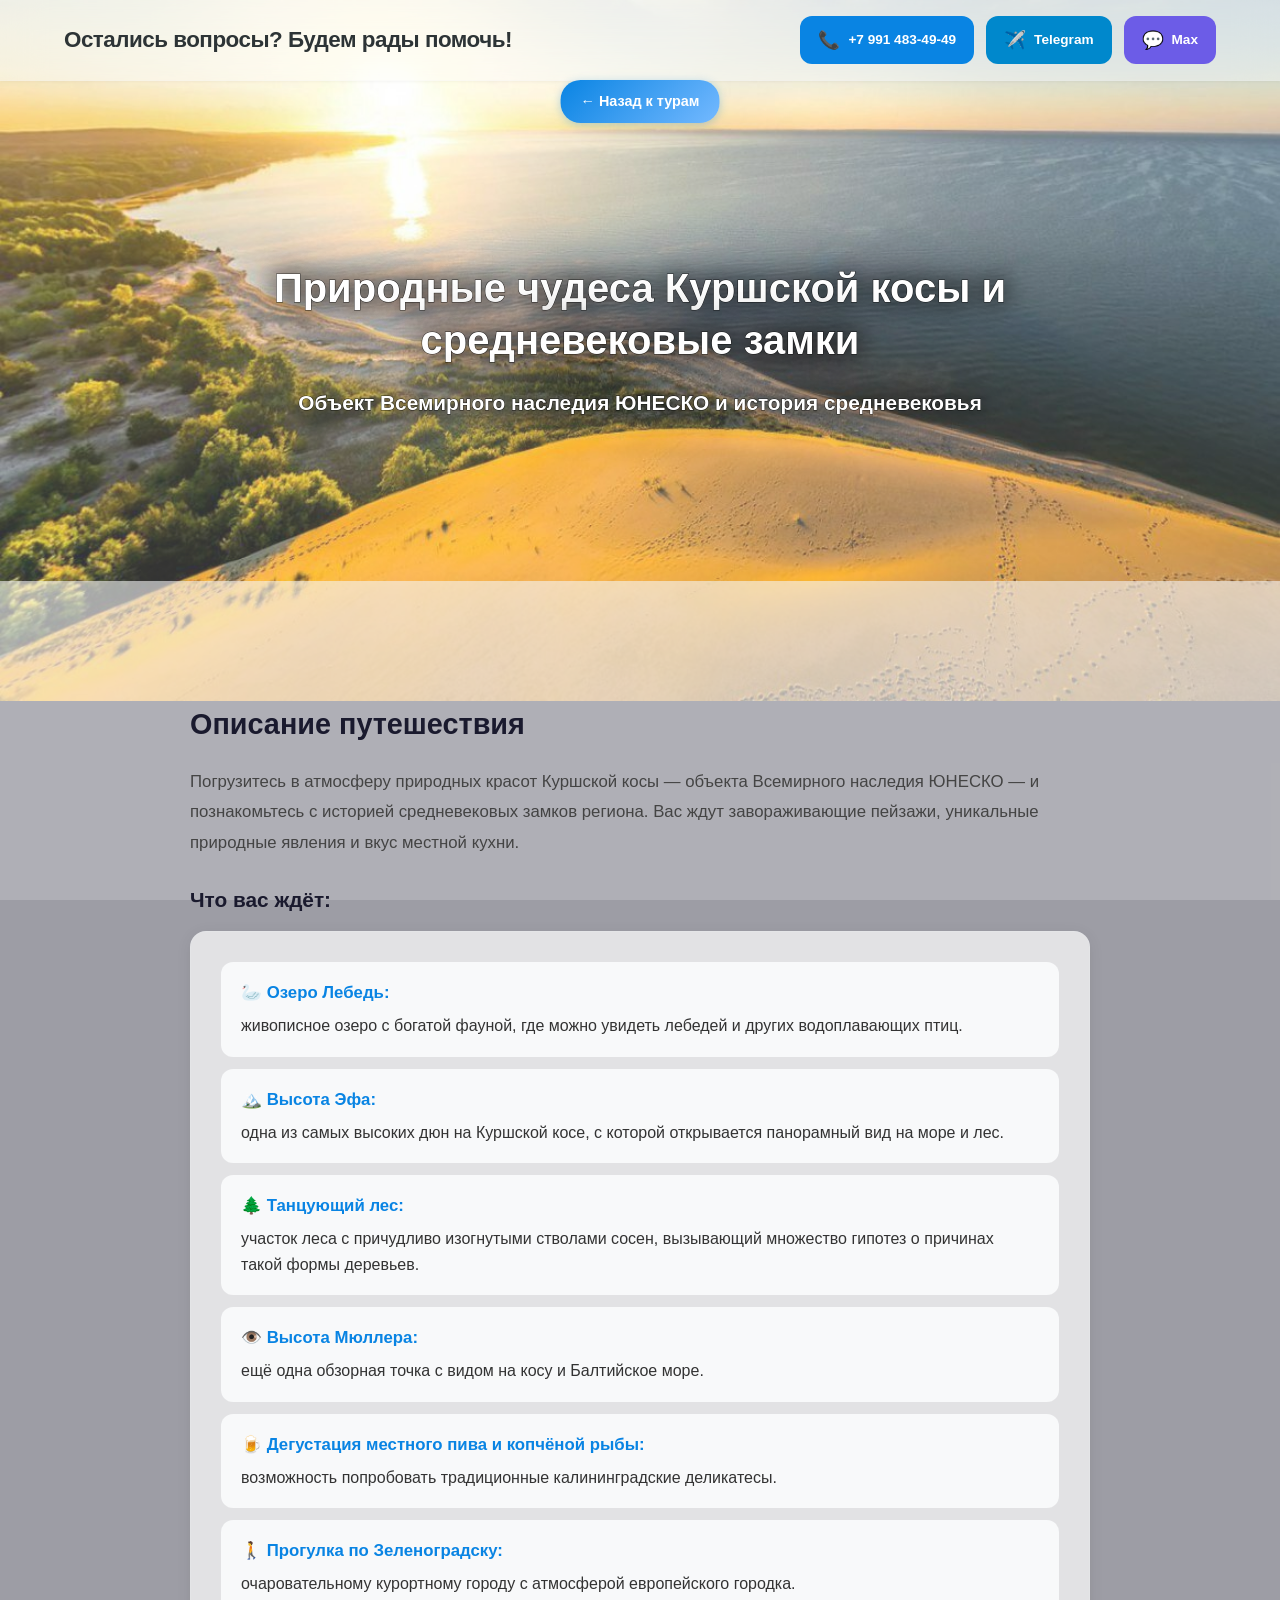
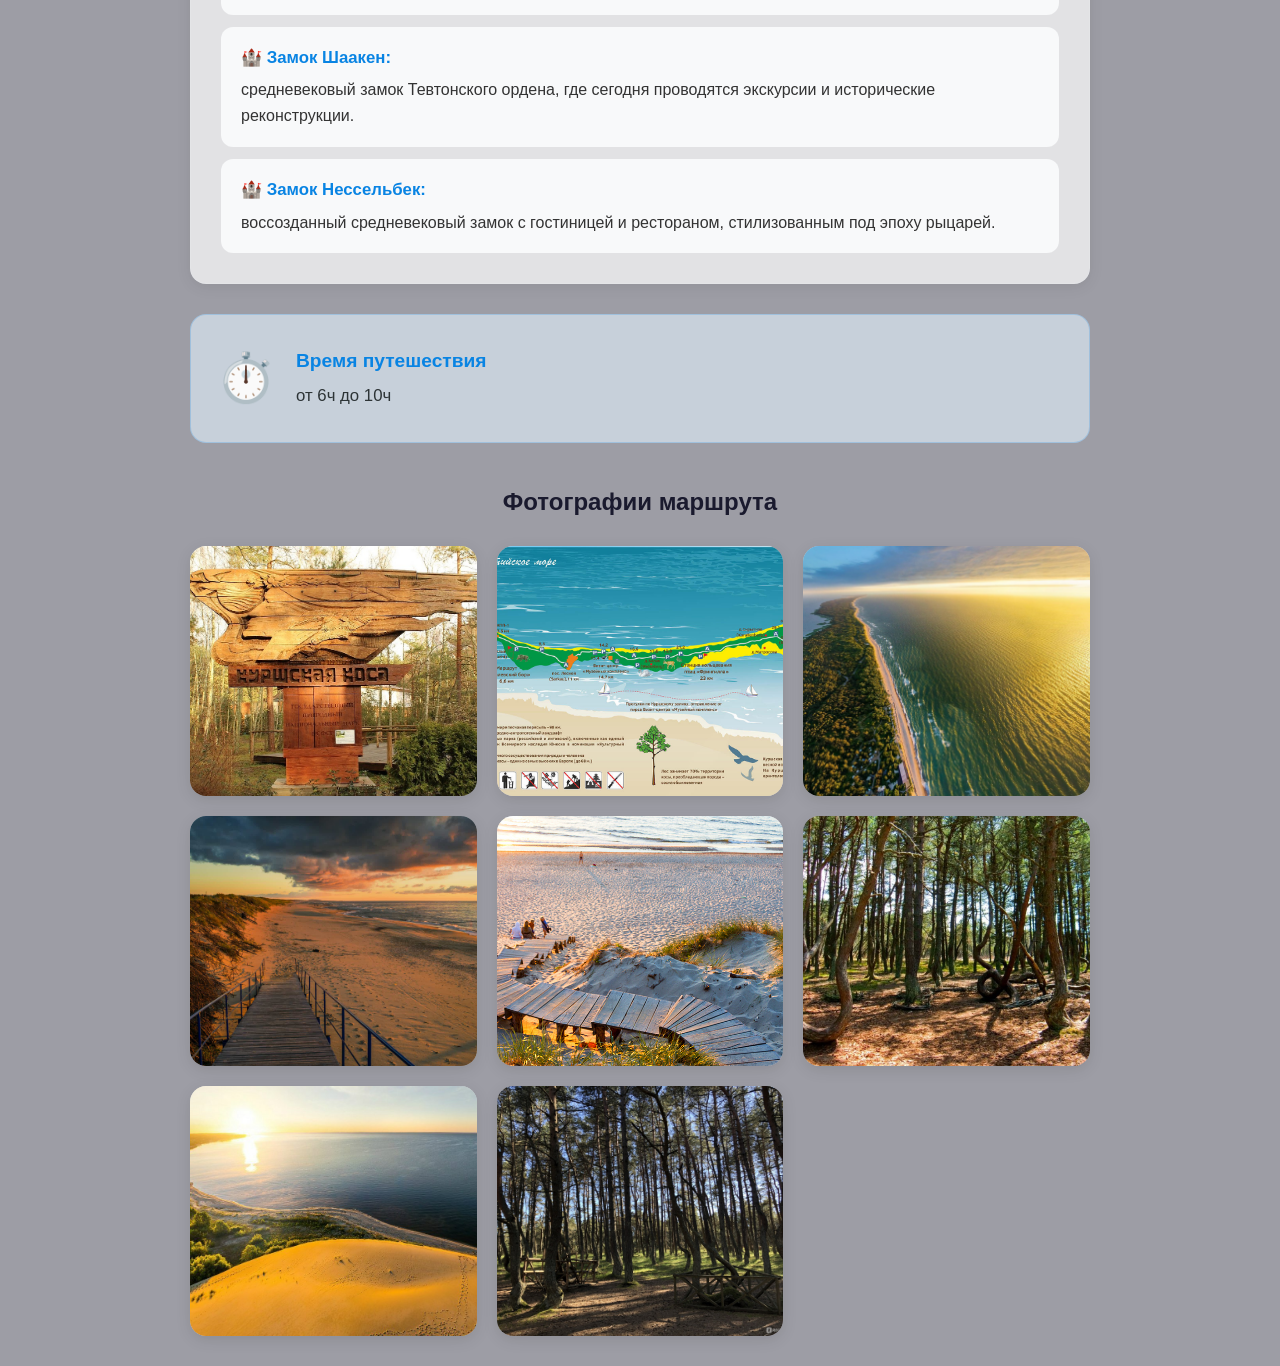
==== tour1.html @ 16f81b43 "Add files via upload" ====
<!DOCTYPE html>
<html lang="ru">
<head>
    <meta charset="UTF-8">
    <meta name="viewport" content="width=device-width, initial-scale=1.0, maximum-scale=1.0, user-scalable=no">
    <meta name="description" content="Природные чудеса Куршской косы и средневековые замки — путешествие по объекту Всемирного наследия ЮНЕСКО и замкам Тевтонского ордена">
    <meta name="apple-mobile-web-app-capable" content="yes">
    <meta name="apple-mobile-web-app-status-bar-style" content="black-translucent">
    <meta name="format-detection" content="telephone=no">
    <meta name="theme-color" content="#0984e3">
    <title>Природные чудеса Куршской косы и средневековые замки | Прогулки по Калининграду</title>
    <link rel="stylesheet" href="styles.css">
    <link rel="stylesheet" href="tour-page.css">
    <style>
        body {
            background: #1a1a2e;
            background-image: url('images/7.jpeg');
            background-repeat: no-repeat;
            background-position: center top;
            background-size: 100% auto;
            background-attachment: scroll;
            -webkit-background-size: 100% auto;
            -webkit-background-attachment: scroll;
            min-height: 100vh;
        }
        .tour-hero {
            background: transparent;
            min-height: 500px;
            padding-top: 20px;
        }
        .tour-hero-overlay { display: none; }
        .tour-hero-content {
            background: transparent;
            padding: 40px 20px;
        }
        .tour-hero-content h1,
        .tour-hero-content p {
            text-shadow: 0 0 25px rgba(0,0,0,1), 0 0 50px rgba(0,0,0,0.9);
            -webkit-text-stroke: 1px rgba(0,0,0,0.7);
            paint-order: stroke fill;
        }
    </style>
</head>
<body>
    <!-- Шапка с контактами -->
    <header class="header">
        <div class="container header-content">
            <div class="logo">
                <h1>Остались вопросы? Будем рады помочь!</h1>
            </div>
            <div class="contacts">
                <a href="tel:+79914834949" class="contact-link phone">
                    <span class="icon">📞</span>
                    <span>+7 991 483-49-49</span>
                </a>
                <a href="https://t.me/TravelKoenig" class="contact-link telegram" target="_blank" rel="noopener">
                    <span class="icon">✈️</span>
                    <span>Telegram</span>
                </a>
                <a href="https://max.ru/u/f9LHodD0cOI0Q3riG5p1h0fvbXR7h8BfbMCIhZy8dtgltUKm7D0QrIpbKLQ" class="contact-link max" target="_blank" rel="noopener">
                    <span class="icon">💬</span>
                    <span>Max</span>
                </a>
            </div>
        </div>
    </header>

    <!-- Кнопка назад -->
    <a href="index.html" class="btn-back">← Назад к турам</a>

    <!-- Заголовок тура -->
    <section class="tour-hero">
        <div class="tour-hero-content">
            <h1>Природные чудеса Куршской косы и средневековые замки</h1>
            <p>Объект Всемирного наследия ЮНЕСКО и история средневековья</p>
        </div>
    </section>

    <!-- Основной контент -->
    <section class="tour-details">
        <div class="container">
            <div class="tour-info-grid">
                <div class="tour-description">
                    <h2>Описание путешествия</h2>
                    <p>Погрузитесь в атмосферу природных красот Куршской косы — объекта Всемирного наследия ЮНЕСКО — и познакомьтесь с историей средневековых замков региона. Вас ждут завораживающие пейзажи, уникальные природные явления и вкус местной кухни.</p>

                    <h3>Что вас ждёт:</h3>
                    <ul class="highlights">
                        <li><strong>🦢 Озеро Лебедь:</strong> живописное озеро с богатой фауной, где можно увидеть лебедей и других водоплавающих птиц.</li>
                        <li><strong>🏔️ Высота Эфа:</strong> одна из самых высоких дюн на Куршской косе, с которой открывается панорамный вид на море и лес.</li>
                        <li><strong>🌲 Танцующий лес:</strong> участок леса с причудливо изогнутыми стволами сосен, вызывающий множество гипотез о причинах такой формы деревьев.</li>
                        <li><strong>👁️ Высота Мюллера:</strong> ещё одна обзорная точка с видом на косу и Балтийское море.</li>
                        <li><strong>🍺 Дегустация местного пива и копчёной рыбы:</strong> возможность попробовать традиционные калининградские деликатесы.</li>
                        <li><strong>🚶 Прогулка по Зеленоградску:</strong> очаровательному курортному городу с атмосферой европейского городка.</li>
                        <li><strong>🏰 Замок Шаакен:</strong> средневековый замок Тевтонского ордена, где сегодня проводятся экскурсии и исторические реконструкции.</li>
                        <li><strong>🏰 Замок Нессельбек:</strong> воссозданный средневековый замок с гостиницей и рестораном, стилизованным под эпоху рыцарей.</li>
                    </ul>

                    <div class="tour-info-block">
                        <div class="info-item">
                            <span class="info-icon">⏱️</span>
                            <div class="info-content">
                                <h4>Время путешествия</h4>
                                <p>от 6ч до 10ч</p>
                            </div>
                        </div>
                    </div>

                    <div class="tour-gallery">
                        <h3>Фотографии маршрута</h3>
                        <div class="gallery-grid">
                            <div class="gallery-item"><img src="images/1.jpg" alt="Куршская коса 1" loading="lazy" onclick="openModal(0)"></div>
                            <div class="gallery-item"><img src="images/2.jpg" alt="Куршская коса 2" loading="lazy" onclick="openModal(1)"></div>
                            <div class="gallery-item"><img src="images/3.jpg" alt="Куршская коса 3" loading="lazy" onclick="openModal(2)"></div>
                            <div class="gallery-item"><img src="images/4.jpeg" alt="Куршская коса 4" loading="lazy" onclick="openModal(3)"></div>
                            <div class="gallery-item"><img src="images/5.jpg" alt="Куршская коса 5" loading="lazy" onclick="openModal(4)"></div>
                            <div class="gallery-item"><img src="images/6.jpg" alt="Куршская коса 6" loading="lazy" onclick="openModal(5)"></div>
                            <div class="gallery-item"><img src="images/7.jpeg" alt="Куршская коса 7" loading="lazy" onclick="openModal(6)"></div>
                            <div class="gallery-item"><img src="images/8.jpeg" alt="Куршская коса 8" loading="lazy" onclick="openModal(7)"></div>
                        </div>
                    </div>

                    <!-- Модальное окно -->
                    <div id="imageModal" class="modal" onclick="closeModal()">
                        <span class="modal-close" onclick="closeModal(); event.stopPropagation();">&times;</span>
                        <button class="modal-prev" onclick="changeImage(-1); event.stopPropagation();">&#10094;</button>
                        <img class="modal-content" id="modalImage" onclick="event.stopPropagation();">
                        <button class="modal-next" onclick="changeImage(1); event.stopPropagation();">&#10095;</button>
                    </div>
                </div>
            </div>
        </div>
    </section>

    <script>
        const images = ['images/1.jpg', 'images/2.jpg', 'images/3.jpg', 'images/4.jpeg', 'images/5.jpg', 'images/6.jpg', 'images/7.jpeg', 'images/8.jpeg'];
        let currentIndex = 0;

        function openModal(index) {
            currentIndex = index;
            document.getElementById('modalImage').src = images[currentIndex];
            document.getElementById('imageModal').style.display = 'flex';
            document.body.style.overflow = 'hidden';
        }

        function closeModal() {
            document.getElementById('imageModal').style.display = 'none';
            document.body.style.overflow = 'auto';
        }

        function changeImage(direction) {
            currentIndex += direction;
            if (currentIndex < 0) currentIndex = images.length - 1;
            if (currentIndex >= images.length) currentIndex = 0;
            document.getElementById('modalImage').src = images[currentIndex];
        }

        document.addEventListener('keydown', function(e) {
            if (e.key === 'Escape') closeModal();
            if (e.key === 'ArrowLeft') changeImage(-1);
            if (e.key === 'ArrowRight') changeImage(1);
        });
    </script>
</body>
</html>
---- styles.css ----
/* Современные стили для сайта */
* {
    margin: 0;
    padding: 0;
    box-sizing: border-box;
    -webkit-box-sizing: border-box;
}

body {
    font-family: -apple-system, BlinkMacSystemFont, 'Segoe UI', Roboto, 'Helvetica Neue', Arial, sans-serif;
    line-height: 1.6;
    color: #2d3436;
    background: url('images/7jhm8zhfecop343gte4a6ejj5nwlr622.jpg') no-repeat center center/cover;
    background-attachment: fixed;
    -webkit-background-attachment: fixed;
    overflow-x: hidden;
    min-height: 100vh;
    -webkit-font-smoothing: antialiased;
    -moz-osx-font-smoothing: grayscale;
}

body::before {
    content: '';
    position: fixed;
    top: 0;
    left: 0;
    right: 0;
    bottom: 0;
    background: rgba(255, 255, 255, 0.2);
    z-index: -1;
}

.container {
    max-width: 1200px;
    margin: 0 auto;
    padding: 0 24px;
}

a {
    text-decoration: none;
    color: inherit;
    transition: all 0.3s cubic-bezier(0.4, 0, 0.2, 1);
}

/* Шапка */
.header {
    background: rgba(255, 255, 255, 0.4);
    -webkit-backdrop-filter: blur(20px);
    backdrop-filter: blur(20px);
    border-bottom: 1px solid rgba(232, 236, 239, 0.15);
    padding: 16px 0;
    position: sticky;
    position: -webkit-sticky;
    top: 0;
    z-index: 1000;
    box-shadow: 0 1px 3px rgba(0, 0, 0, 0.04);
    -webkit-box-shadow: 0 1px 3px rgba(0, 0, 0, 0.04);
}

.header-content {
    display: flex;
    justify-content: space-between;
    align-items: center;
    flex-wrap: wrap;
    gap: 20px;
}

.logo h1 {
    font-size: 1.4rem;
    font-weight: 700;
    color: #2d3436;
    letter-spacing: -0.5px;
}

.logo h1 a {
    color: inherit;
    transition: opacity 0.3s ease;
}

.logo h1 a:hover {
    opacity: 0.8;
}

.contacts {
    display: flex;
    gap: 12px;
    flex-wrap: wrap;
}

.contact-link {
    display: flex;
    align-items: center;
    gap: 8px;
    padding: 10px 18px;
    border-radius: 12px;
    transition: all 0.2s ease;
    font-size: 0.85rem;
    font-weight: 600;
    white-space: nowrap;
}

.contact-link .icon {
    font-size: 1.1rem;
}

.contact-link.phone {
    background: #0984e3;
    color: #fff;
}

.contact-link.phone:hover {
    background: #0870c0;
    transform: translateY(-1px);
}

.contact-link.telegram {
    background: #0088cc;
    color: #fff;
}

.contact-link.telegram:hover {
    background: #0077b5;
    transform: translateY(-1px);
}

.contact-link.max {
    background: #6c5ce7;
    color: #fff;
}

.contact-link.max:hover {
    background: #5b4cdb;
    transform: translateY(-1px);
}

/* Главный баннер */
.hero {
    position: relative;
    min-height: 650px;
    display: flex;
    display: -webkit-flex;
    align-items: center;
    -webkit-align-items: center;
    justify-content: center;
    -webkit-justify-content: center;
    text-align: center;
}

.hero::before {
    content: '';
    position: absolute;
    top: 0;
    left: 0;
    right: 0;
    bottom: 0;
    background: linear-gradient(135deg, rgba(20, 30, 48, 0.7) 0%, rgba(36, 59, 85, 0.6) 100%);
}

.hero-overlay {
    display: none;
}

.hero-content {
    position: relative;
    z-index: 1;
    color: #fff;
    padding: 40px 20px;
    max-width: 850px;
}

.hero-content h2 {
    font-size: 3rem;
    font-weight: 700;
    color: #fff;
    margin-bottom: 12px;
    line-height: 1.2;
    text-shadow: 0 2px 10px rgba(0, 0, 0, 0.5);
    -webkit-text-shadow: 0 2px 10px rgba(0, 0, 0, 0.5);
    font-family: -apple-system, BlinkMacSystemFont, 'Segoe UI', Roboto, 'Helvetica Neue', Arial, sans-serif;
    letter-spacing: 0;
}

.hero-subtitle {
    font-size: 1.4rem;
    color: #74b9ff;
    margin-bottom: 30px;
    font-weight: 500;
}

.hero-description {
    background: rgba(255, 255, 255, 0.1);
    backdrop-filter: blur(10px);
    padding: 28px;
    border-radius: 16px;
    border: 1px solid rgba(255, 255, 255, 0.15);
}

.hero-description p {
    font-size: 1.08rem;
    color: #f1f2f6;
    line-height: 1.75;
    margin-bottom: 14px;
}

.hero-description p:last-child {
    margin-bottom: 0;
}

.hero-transfer {
    margin-top: 20px;
    padding-top: 20px;
    border-top: 1px solid rgba(255, 255, 255, 0.3);
    font-size: 1rem;
    color: #74b9ff;
    line-height: 1.6;
}

.hero-transfer strong {
    color: #fff;
    font-weight: 600;
}

/* Секция с турами */
.tours {
    padding: 100px 0;
    background: rgba(248, 249, 250, 0.3);
    backdrop-filter: blur(5px);
}

.section-title {
    text-align: center;
    font-size: 2.5rem;
    font-weight: 800;
    color: #2d3436;
    margin-bottom: 60px;
    letter-spacing: -1px;
}

.section-title::after {
    content: '';
    display: block;
    width: 60px;
    height: 4px;
    background: linear-gradient(90deg, #0984e3, #74b9ff);
    margin: 20px auto 0;
    border-radius: 2px;
}

.tours-grid {
    display: grid;
    grid-template-columns: repeat(auto-fill, minmax(350px, 1fr));
    gap: 32px;
}

.tour-card {
    background: rgba(255, 255, 255, 0.85);
    -webkit-backdrop-filter: blur(15px);
    backdrop-filter: blur(15px);
    border-radius: 20px;
    -webkit-border-radius: 20px;
    overflow: hidden;
    box-shadow: 0 4px 20px rgba(0, 0, 0, 0.08);
    -webkit-box-shadow: 0 4px 20px rgba(0, 0, 0, 0.08);
    transition: all 0.35s cubic-bezier(0.4, 0, 0.2, 1);
    -webkit-transition: all 0.35s cubic-bezier(0.4, 0, 0.2, 1);
    border: 1px solid rgba(232, 236, 239, 0.4);
}

.tour-card:hover {
    transform: translateY(-8px);
    box-shadow: 0 20px 50px rgba(0, 0, 0, 0.12);
}

.tour-link {
    display: block;
    text-decoration: none;
    color: inherit;
}

.tour-image {
    height: 230px;
    overflow: hidden;
    background: -webkit-linear-gradient(135deg, #a8edea 0%, #fed6e3 100%);
    background: linear-gradient(135deg, #a8edea 0%, #fed6e3 100%);
}

.tour-image img {
    width: 100%;
    height: 100%;
    object-fit: cover;
    -webkit-object-fit: cover;
    transition: transform 0.5s ease;
    -webkit-transition: transform 0.5s ease;
}

.tour-card:hover .tour-image img {
    transform: scale(1.08);
}

.tour-image .placeholder {
    width: 100%;
    height: 100%;
    display: flex;
    align-items: center;
    justify-content: center;
    font-size: 5rem;
}

.tour-content {
    padding: 28px;
}

.tour-content h3 {
    font-size: 1.25rem;
    color: #1a1a2e;
    margin-bottom: 14px;
    line-height: 1.4;
    font-weight: 700;
}

.tour-content p {
    color: #4a5568;
    font-size: 0.98rem;
    line-height: 1.7;
    margin-bottom: 22px;
}

.btn {
    display: inline-block;
    background: linear-gradient(135deg, #0984e3 0%, #74b9ff 100%);
    color: #fff;
    padding: 13px 28px;
    border-radius: 12px;
    font-weight: 600;
    font-size: 0.95rem;
    transition: all 0.3s ease;
    box-shadow: 0 4px 15px rgba(9, 132, 227, 0.25);
}

.btn:hover {
    transform: translateY(-2px);
    box-shadow: 0 8px 25px rgba(9, 132, 227, 0.35);
}

/* Секция "О нас" */
.about {
    padding: 100px 0;
    background: rgba(255, 255, 255, 0.3);
    backdrop-filter: blur(5px);
}

.about-content {
    max-width: 850px;
    margin: 0 auto;
}

.about-subtitle {
    font-size: 1.9rem;
    color: #2d3436;
    margin-bottom: 45px;
    text-align: center;
    font-weight: 700;
    letter-spacing: -0.5px;
}

.about-subtitle::after {
    content: '';
    display: block;
    width: 50px;
    height: 3px;
    background: linear-gradient(90deg, #0984e3, #74b9ff);
    margin: 18px auto 0;
    border-radius: 2px;
}

.features-list {
    display: flex;
    flex-direction: column;
    gap: 20px;
    margin-bottom: 45px;
}

.feature-item {
    display: flex;
    gap: 22px;
    align-items: flex-start;
    padding: 26px;
    background: rgba(248, 249, 250, 0.35);
    backdrop-filter: blur(5px);
    border-radius: 16px;
    transition: all 0.3s ease;
    border: 1px solid rgba(232, 236, 239, 0.15);
}

.feature-item:hover {
    background: rgba(240, 244, 248, 0.45);
    transform: translateX(8px);
}

.feature-icon {
    font-size: 2.8rem;
    flex-shrink: 0;
}

.feature-text h4 {
    font-size: 1.1rem;
    color: #2d3436;
    margin-bottom: 10px;
    font-weight: 700;
}

.feature-text p {
    font-size: 0.95rem;
    color: #636e72;
    line-height: 1.65;
}

.about-cta {
    text-align: center;
    padding: 32px;
    background: linear-gradient(135deg, #667eea 0%, #764ba2 100%);
    border-radius: 20px;
    box-shadow: 0 15px 40px rgba(102, 126, 234, 0.25);
}

.about-cta-text {
    font-size: 1.08rem;
    color: #fff;
    margin-bottom: 14px;
    line-height: 1.85;
}

.about-cta-text strong {
    color: #fff;
    font-weight: 700;
}

/* Подвал */
.footer {
    background: rgba(45, 52, 54, 0.5);
    backdrop-filter: blur(10px);
    color: #b2bec3;
    padding: 50px 0 25px;
}

.footer-content {
    display: flex;
    justify-content: space-between;
    align-items: center;
    flex-wrap: wrap;
    gap: 30px;
    margin-bottom: 30px;
}

.footer-info h4 {
    font-size: 1.4rem;
    color: #fff;
    margin-bottom: 10px;
    font-weight: 700;
}

.footer-info p {
    color: #b2bec3;
    font-size: 0.93rem;
    line-height: 1.6;
}

.footer-contacts {
    display: flex;
    gap: 12px;
    flex-wrap: wrap;
}

.footer-bottom {
    text-align: center;
    padding-top: 25px;
    border-top: 1px solid rgba(255, 255, 255, 0.08);
    color: #888;
    font-size: 0.88rem;
}

/* Секция отзывов */
.reviews {
    padding: 100px 0;
    background: rgba(255, 255, 255, 0.4);
    backdrop-filter: blur(5px);
}

.reviews-images {
    display: flex;
    flex-direction: row;
    gap: 30px;
    align-items: center;
    justify-content: center;
    flex-wrap: wrap;
}

.reviews-images img {
    max-width: 100%;
    width: 100%;
    max-width: 350px;
    border-radius: 16px;
    box-shadow: 0 4px 20px rgba(0, 0, 0, 0.1);
    transition: all 0.35s cubic-bezier(0.4, 0, 0.2, 1);
    cursor: pointer;
}

.reviews-images img:hover {
    transform: scale(1.02);
    box-shadow: 0 15px 40px rgba(0, 0, 0, 0.15);
}

/* Адаптивность для планшетов */
@media (max-width: 992px) {
    .hero {
        min-height: 550px;
    }
    
    .hero-content h2 {
        font-size: 2.4rem;
    }
    
    .section-title {
        font-size: 2rem;
    }
    
    .tours-grid {
        grid-template-columns: repeat(auto-fill, minmax(300px, 1fr));
    }
}

/* Адаптивность для мобильных */
@media (max-width: 768px) {
    .header {
        padding: 14px 0;
    }
    
    .header-content {
        flex-direction: column;
        text-align: center;
        gap: 14px;
    }
    
    .logo h1 {
        font-size: 1.25rem;
    }
    
    .contacts {
        width: 100%;
        justify-content: center;
        gap: 8px;
    }
    
    .contact-link {
        padding: 9px 14px;
        font-size: 0.8rem;
    }
    
    .hero {
        min-height: auto;
        padding: 80px 0 60px;
        background-attachment: scroll;
    }

    .hero-content h2 {
        font-size: 2.2rem;
    }

    .hero-subtitle {
        font-size: 1.1rem;
    }
    
    .hero-description {
        padding: 22px;
    }
    
    .hero-description p {
        font-size: 1rem;
    }
    
    .section-title {
        font-size: 1.7rem;
    }
    
    .tours, .about {
        padding: 60px 0;
    }

    .reviews {
        padding: 60px 0;
    }

    .reviews-images {
        gap: 20px;
    }
    
    .about-subtitle {
        font-size: 1.4rem;
    }
    
    .feature-item {
        flex-direction: column;
        align-items: center;
        text-align: center;
        gap: 14px;
        padding: 22px;
    }
    
    .feature-icon {
        font-size: 2.4rem;
    }
    
    .about-highlight {
        padding: 28px;
    }
    
    .about-highlight p {
        font-size: 1.02rem;
    }
    
    .footer-content {
        flex-direction: column;
        text-align: center;
        gap: 20px;
    }
    
    .footer-contacts {
        flex-direction: column;
        align-items: center;
        width: 100%;
    }
    
    .footer-contacts .contact-link {
        width: 100%;
        max-width: 280px;
        justify-content: center;
    }
}

/* Адаптивность для маленьких экранов */
@media (max-width: 480px) {
    .container {
        padding: 0 16px;
    }
    
    .logo h1 {
        font-size: 1.1rem;
    }
    
    .contact-link {
        padding: 8px 12px;
        font-size: 0.78rem;
    }
    
    .hero {
        padding: 60px 0 40px;
    }

    .hero-content h2 {
        font-size: 1.5rem;
    }

    .hero-subtitle {
        font-size: 0.95rem;
    }
    
    .hero-description {
        padding: 18px;
    }
    
    .hero-description p {
        font-size: 0.93rem;
    }
    
    .section-title {
        font-size: 1.45rem;
    }
    
    .tours-grid {
        gap: 20px;
    }
    
    .tour-content {
        padding: 22px;
    }
    
    .tour-content h3 {
        font-size: 1.1rem;
    }
    
    .tour-content p {
        font-size: 0.88rem;
    }
    
    .btn {
        padding: 12px 24px;
        font-size: 0.9rem;
        width: 100%;
    }
    
    .about-subtitle {
        font-size: 1.25rem;
    }
    
    .feature-item {
        padding: 18px;
    }
    
    .feature-text h4 {
        font-size: 1rem;
    }
    
    .feature-text p {
        font-size: 0.88rem;
    }
    
    .about-highlight {
        padding: 22px;
        border-radius: 16px;
    }
    
    .about-cta {
        padding: 22px;
    }
    
    .about-cta-text {
        font-size: 0.98rem;
    }
    
    .footer-info h4 {
        font-size: 1.15rem;
    }
    
    .footer-info p {
        font-size: 0.88rem;
    }
}

/* Адаптивность для очень маленьких экранов */
@media (max-width: 360px) {
    .hero-content h2 {
        font-size: 1.4rem;
    }
    
    .hero-subtitle {
        font-size: 0.88rem;
    }
    
    .section-title {
        font-size: 1.3rem;
    }
    
    .contact-link {
        padding: 7px 10px;
        font-size: 0.75rem;
    }
    
    .feature-icon {
        font-size: 2rem;
    }
}
---- tour-page.css ----
/* Стили для страниц туров */
.tour-hero {
    position: relative;
    height: 450px;
    background: transparent !important;
    display: flex;
    align-items: center;
    justify-content: center;
    text-align: center;
    contain: layout style;
}

/* Кнопка назад */
.btn-back {
    display: inline-block;
    background: -webkit-linear-gradient(135deg, #0984e3 0%, #74b9ff 100%);
    background: linear-gradient(135deg, #0984e3 0%, #74b9ff 100%);
    color: #fff;
    padding: 10px 20px;
    border-radius: 20px;
    -webkit-border-radius: 20px;
    font-weight: 600;
    font-size: 0.9rem;
    transition: all 0.3s ease;
    -webkit-transition: all 0.3s ease;
    box-shadow: 0 2px 10px rgba(9, 132, 227, 0.3);
    -webkit-box-shadow: 0 2px 10px rgba(9, 132, 227, 0.3);
    position: fixed !important;
    top: 80px !important;
    left: 50% !important;
    -webkit-transform: translateX(-50%) !important;
    transform: translateX(-50%) !important;
    z-index: 9999 !important;
    -webkit-backface-visibility: hidden;
    backface-visibility: hidden;
    -webkit-transform: translateZ(0);
    transform: translateZ(0);
}

.btn-back:hover {
    background: linear-gradient(135deg, #0870c0 0%, #5fa3e6 100%);
    transform: translateX(-50%) translateY(-2px);
    box-shadow: 0 4px 15px rgba(9, 132, 227, 0.4);
}

.tour-hero-overlay {
    display: none !important;
}

.tour-hero-content {
    position: relative;
    z-index: 1;
    color: #fff;
    padding: 40px 20px;
    max-width: 900px;
    background: transparent !important;
    text-align: center;
    -webkit-text-size-adjust: 100%;
    text-size-adjust: 100%;
}

.tour-hero-content h1 {
    font-size: 2.5rem;
    margin-bottom: 20px;
    text-shadow: 0 0 25px rgba(0, 0, 0, 1), 0 0 50px rgba(0, 0, 0, 0.9);
    -webkit-text-shadow: 0 0 25px rgba(0, 0, 0, 1), 0 0 50px rgba(0, 0, 0, 0.9);
    line-height: 1.3;
    -webkit-text-stroke: 1px rgba(0, 0, 0, 0.7);
    paint-order: stroke fill;
    font-weight: 800;
}

.tour-hero-content p {
    font-size: 1.3rem;
    text-shadow: 0 0 25px rgba(0, 0, 0, 1), 0 0 50px rgba(0, 0, 0, 0.9);
    -webkit-text-shadow: 0 0 25px rgba(0, 0, 0, 1), 0 0 50px rgba(0, 0, 0, 0.9);
    -webkit-text-stroke: 0.8px rgba(0, 0, 0, 0.7);
    paint-order: stroke fill;
    font-weight: 600;
    text-align: center;
}

.tour-details {
    padding: 120px 0 30px;
    background: rgba(245, 245, 245, 0.6);
}

.tour-info-grid {
    display: block;
    max-width: 900px;
    margin: 0 auto;
}

.tour-description h2 {
    font-size: 1.8rem;
    color: #1a1a2e;
    margin-bottom: 20px;
}

.tour-description h3 {
    font-size: 1.3rem;
    color: #1a1a2e;
    margin: 25px 0 15px;
}

.tour-description p {
    font-size: 1.05rem;
    line-height: 1.8;
    color: #444;
    margin-bottom: 20px;
}

.highlights {
    list-style: none;
    background: rgba(255, 255, 255, 0.7);
    padding: 30px;
    border-radius: 16px;
    box-shadow: 0 3px 15px rgba(0, 0, 0, 0.08);
    border: 1px solid rgba(232, 236, 239, 0.3);
}

.highlights li {
    padding: 18px 20px;
    margin-bottom: 12px;
    background: #f8f9fa;
    border-radius: 12px;
    font-size: 1rem;
    color: #333;
    line-height: 1.6;
}

.highlights li:last-child {
    margin-bottom: 0;
}

.highlights li strong {
    color: #0984e3;
    font-weight: 700;
    display: block;
    margin-bottom: 6px;
    font-size: 1.05rem;
}

.note {
    background: #fff3cd;
    border-left: 4px solid #ffc107;
    padding: 15px 20px;
    border-radius: 0 10px 10px 0;
    color: #856404;
    font-style: italic;
    margin-top: 20px;
}

/* Инфо-блок */
.tour-info-block {
    margin-top: 30px;
    padding: 25px;
    background: rgba(227, 242, 253, 0.6);
    border-radius: 16px;
    border: 1px solid rgba(9, 132, 227, 0.2);
}

.info-item {
    display: flex;
    align-items: center;
    gap: 20px;
}

.info-icon {
    font-size: 3rem;
    flex-shrink: 0;
}

.info-content h4 {
    font-size: 1.2rem;
    color: #0984e3;
    margin-bottom: 5px;
    font-weight: 700;
}

.info-content p {
    font-size: 1.05rem;
    color: #2d3436;
    margin: 0;
}

/* Галерея */
.tour-gallery {
    margin-top: 40px;
}

.tour-gallery h3 {
    font-size: 1.5rem;
    color: #1a1a2e;
    margin-bottom: 25px;
    text-align: center;
}

.gallery-grid {
    display: grid;
    grid-template-columns: repeat(auto-fill, minmax(280px, 1fr));
    gap: 20px;
}

.gallery-item {
    border-radius: 16px;
    -webkit-border-radius: 16px;
    overflow: hidden;
    box-shadow: 0 4px 15px rgba(0, 0, 0, 0.1);
    -webkit-box-shadow: 0 4px 15px rgba(0, 0, 0, 0.1);
    transition: transform 0.3s ease;
    -webkit-transition: transform 0.3s ease;
    background: rgba(255, 255, 255, 0.5);
}

.gallery-item:hover {
    transform: translateY(-5px);
    -webkit-transform: translateY(-5px);
}

.gallery-item img {
    width: 100%;
    height: 250px;
    object-fit: cover;
    -webkit-object-fit: cover;
    display: block;
}

/* Сайдбар */
.tour-sidebar {
    position: sticky;
    top: 100px;
    height: fit-content;
}

.tour-card-info {
    background: rgba(255, 255, 255, 0.7);
    padding: 25px;
    border-radius: 15px;
    box-shadow: 0 5px 25px rgba(0, 0, 0, 0.1);
}

.tour-card-info h3 {
    font-size: 1.3rem;
    color: #1a1a2e;
    margin-bottom: 12px;
}

.tour-card-info p {
    color: #666;
    margin-bottom: 20px;
    font-size: 0.95rem;
}

.sidebar-contacts {
    display: flex;
    flex-direction: column;
    gap: 12px;
}

.contact-btn {
    display: flex;
    align-items: center;
    justify-content: center;
    gap: 10px;
    padding: 14px 20px;
    border-radius: 25px;
    font-weight: 600;
    transition: all 0.3s ease;
    text-align: center;
}

.contact-btn .icon {
    font-size: 1.3rem;
}

.contact-btn.phone {
    background: #4fc3f7;
    color: #1a1a2e;
}

.contact-btn.phone:hover {
    background: #29b6f6;
    transform: translateY(-2px);
}

.contact-btn.telegram {
    background: #0088cc;
    color: #fff;
}

.contact-btn.telegram:hover {
    background: #0099e6;
    transform: translateY(-2px);
}

.contact-btn.max {
    background: #6c5ce7;
    color: #fff;
}

.contact-btn.max:hover {
    background: #7d6cec;
    transform: translateY(-2px);
}

/* Адаптивность для планшетов */
@media (max-width: 992px) {
    .tour-hero {
        height: 350px;
    }

    .tour-hero-content h1 {
        font-size: 1.9rem;
    }

    .tour-info-grid {
        gap: 25px;
    }
}

/* Адаптивность для кнопок на промежуточных разрешениях */
@media (min-width: 769px) and (max-width: 920px) {
    .btn-back {
        top: 120px !important;
    }

    .tour-details {
        padding-top: 180px;
    }
}

/* Адаптивность для мобильных */
@media (max-width: 768px) {
    .btn-back {
        top: 160px !important;
        padding: 8px 16px;
        font-size: 0.85rem;
    }

    .tour-details {
        padding: 230px 0 20px;
    }

    .tour-hero {
        height: 300px;
    }

    .tour-hero-content h1 {
        font-size: 1.6rem;
    }

    .tour-hero-content p {
        font-size: 1rem;
    }

    .tour-info-grid {
        grid-template-columns: 1fr;
        gap: 25px;
    }

    .tour-description h2 {
        font-size: 1.5rem;
    }

    .tour-description h3 {
        font-size: 1.2rem;
    }

    .tour-description p {
        font-size: 1rem;
    }

    .highlights {
        padding: 15px;
    }

    .highlights li {
        font-size: 0.95rem;
    }

    .tour-info-block {
        padding: 20px;
    }

    .info-item {
        flex-direction: column;
        text-align: center;
        gap: 15px;
    }

    .info-icon {
        font-size: 2.5rem;
    }

    .gallery-grid {
        grid-template-columns: 1fr;
    }
}

/* Адаптивность для маленьких экранов */
@media (max-width: 480px) {
    .tour-hero {
        height: 250px;
    }
    
    .tour-hero-content h1 {
        font-size: 1.3rem;
        padding: 0 5px;
    }
    
    .tour-hero-content p {
        font-size: 0.9rem;
    }
    
    .tour-details {
        padding: 35px 0 20px;
    }
    
    .tour-info-grid {
        padding: 0;
    }
    
    .tour-description h2 {
        font-size: 1.3rem;
    }
    
    .tour-description h3 {
        font-size: 1.1rem;
    }
    
    .tour-description p {
        font-size: 0.95rem;
    }
    
    .tour-card-info {
        padding: 20px;
    }
    
    .tour-card-info h3 {
        font-size: 1.15rem;
    }
    
    .contact-btn {
        padding: 12px 15px;
        font-size: 0.9rem;
    }
}

/* Адаптивность для очень маленьких экранов */
@media (max-width: 360px) {
    .tour-hero {
        height: 220px;
    }
    
    .tour-hero-content h1 {
        font-size: 1.1rem;
    }
    
    .tour-description h2 {
        font-size: 1.2rem;
    }
    
    .highlights li {
        font-size: 0.9rem;
        padding: 10px 0;
    }
}

/* Модальное окно для фотографий */
.modal {
    display: none;
    display: -webkit-none;
    position: fixed;
    z-index: 2000;
    left: 0;
    top: 0;
    width: 100%;
    height: 100%;
    background-color: rgba(0, 0, 0, 0.95);
    -webkit-justify-content: center;
    justify-content: center;
    -webkit-align-items: center;
    align-items: center;
    -webkit-overflow-scrolling: touch;
}

.modal-content {
    max-width: 90%;
    max-height: 90%;
    border-radius: 10px;
    -webkit-border-radius: 10px;
    box-shadow: 0 0 30px rgba(0, 0, 0, 0.5);
    -webkit-box-shadow: 0 0 30px rgba(0, 0, 0, 0.5);
}

.modal-close {
    position: absolute;
    top: 20px;
    right: 30px;
    color: #fff;
    font-size: 40px;
    font-weight: bold;
    cursor: pointer;
    z-index: 2001;
    transition: color 0.3s ease;
    -webkit-transition: color 0.3s ease;
}

.modal-close:hover {
    color: #4fc3f7;
}

.modal-prev,
.modal-next {
    position: absolute;
    top: 50%;
    transform: translateY(-50%);
    background: rgba(255, 255, 255, 0.1);
    color: #fff;
    border: none;
    font-size: 40px;
    padding: 20px;
    cursor: pointer;
    transition: all 0.3s ease;
    border-radius: 5px;
}

.modal-prev:hover,
.modal-next:hover {
    background: rgba(79, 195, 247, 0.5);
}

.modal-prev {
    left: 20px;
}

.modal-next {
    right: 20px;
}

@media (max-width: 768px) {
    .modal-prev,
    .modal-next {
        font-size: 30px;
        padding: 15px;
    }
    
    .modal-prev {
        left: 10px;
    }
    
    .modal-next {
        right: 10px;
    }
    
    .modal-close {
        top: 15px;
        right: 20px;
        font-size: 35px;
    }
}
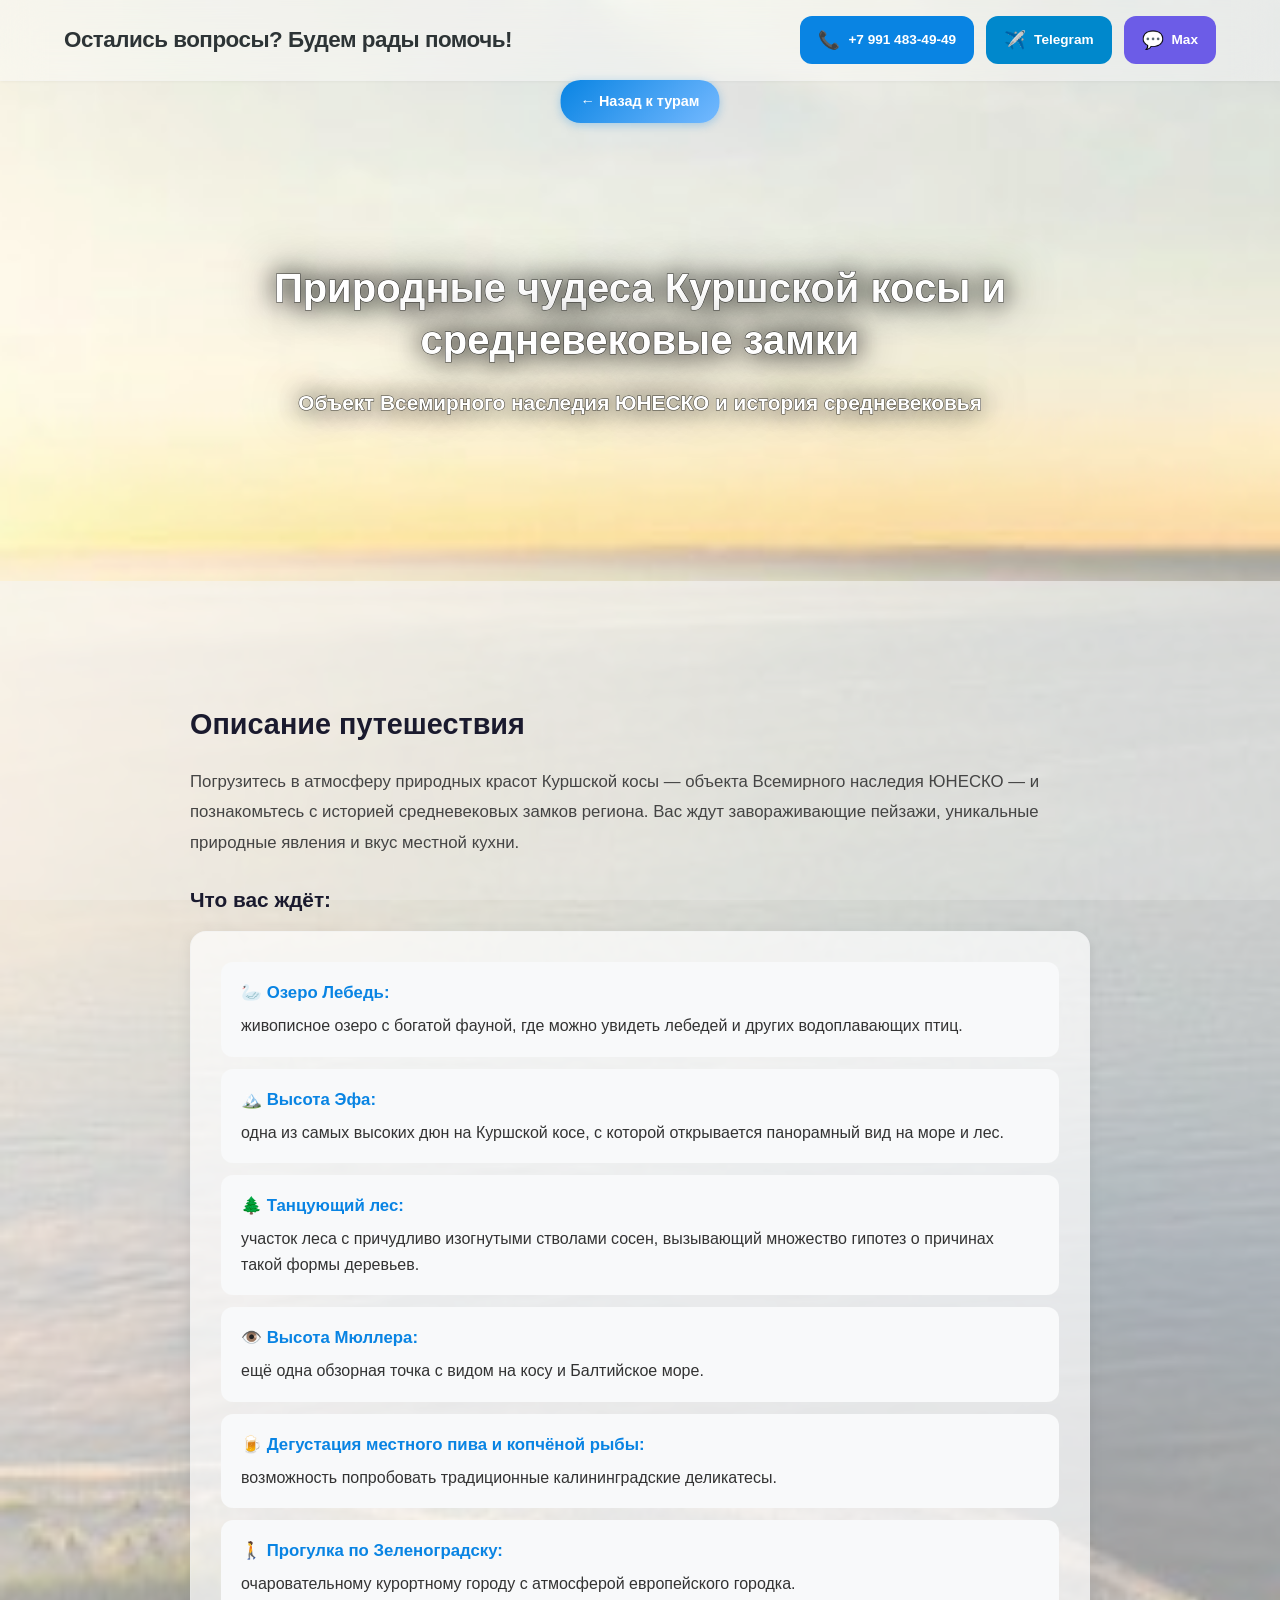
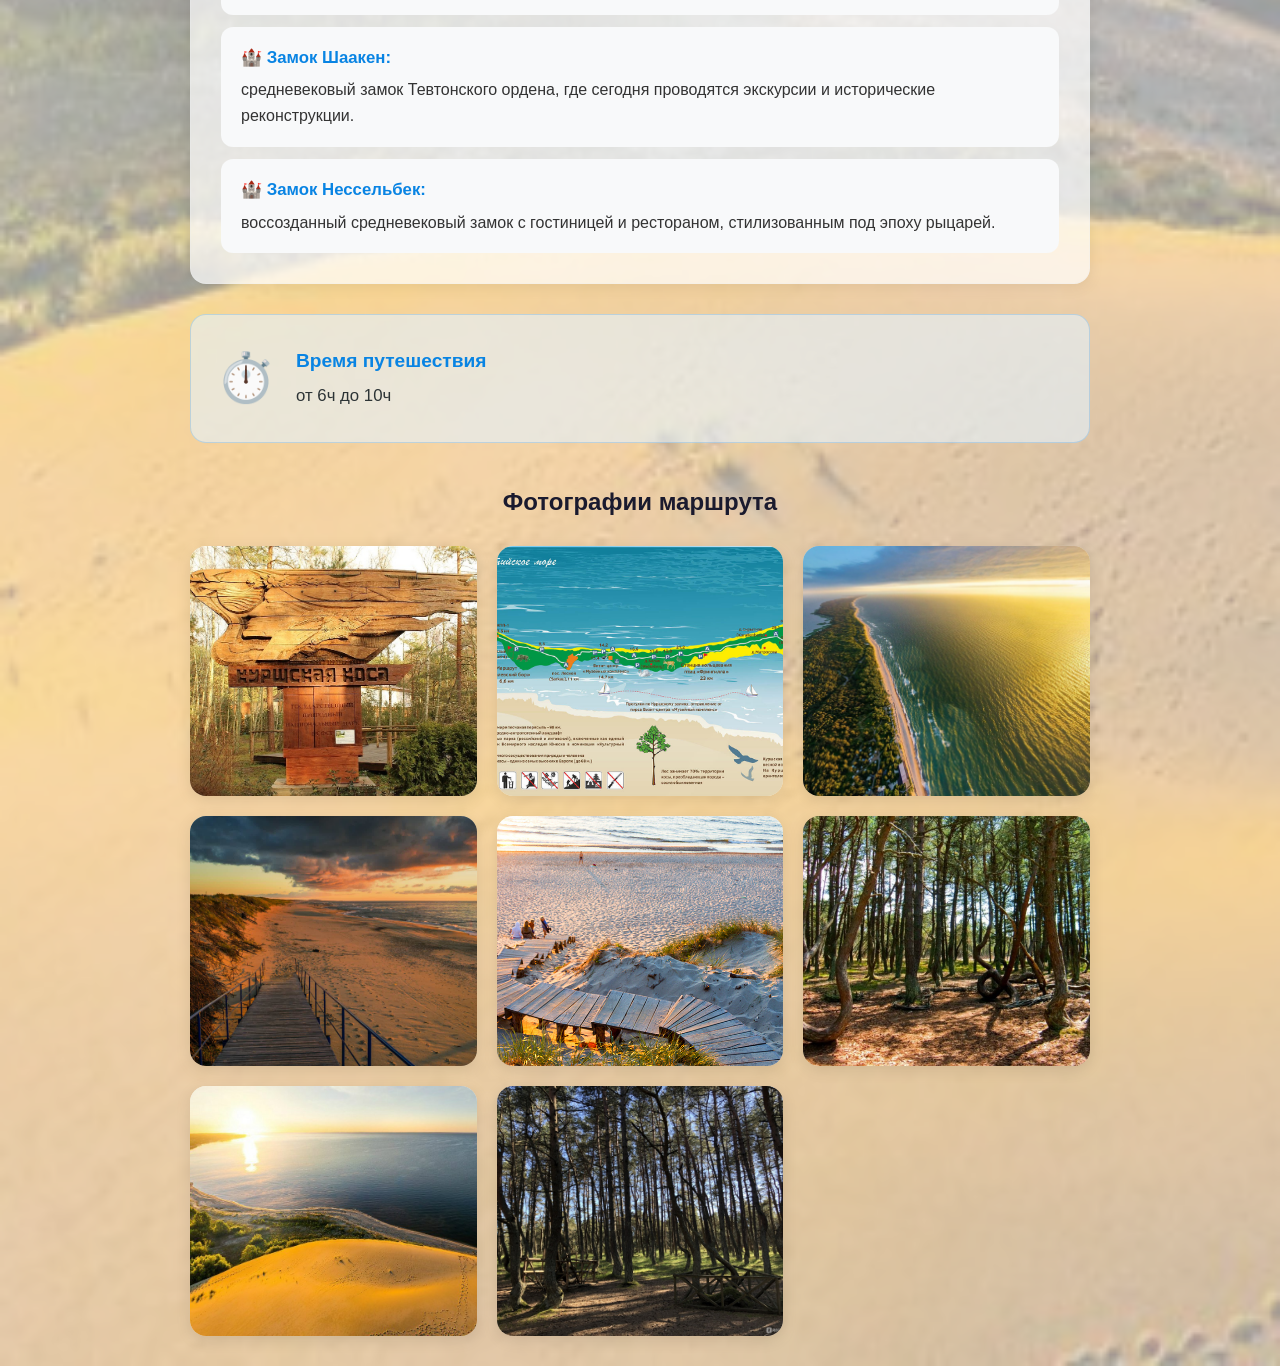
==== commit c3358f12: "Update tour1.html" ====
--- a/tour1.html
+++ b/tour1.html
@@ -16,10 +16,10 @@
             background: #1a1a2e;
             background-image: url('images/7.jpeg');
             background-repeat: no-repeat;
-            background-position: center top;
-            background-size: 100% auto;
+            background-position: center center;
+            background-size: cover;
             background-attachment: scroll;
-            -webkit-background-size: 100% auto;
+            -webkit-background-size: cover;
             -webkit-background-attachment: scroll;
             min-height: 100vh;
         }
--- a/tour-page.css
+++ b/tour-page.css
@@ -398,6 +398,44 @@
     }
 }
 
+/* Адаптивность для маленьких экранов (менее 393px) */
+@media (max-width: 392px) {
+    .btn-back {
+        top: 180px !important;
+        padding: 6px 12px;
+        font-size: 0.75rem;
+    }
+
+    .tour-details {
+        padding: 260px 0 20px;
+    }
+
+    .tour-hero {
+        height: 280px;
+    }
+
+    .tour-hero-content h1 {
+        font-size: 1.4rem;
+    }
+
+    .tour-hero-content p {
+        font-size: 0.95rem;
+    }
+
+    .header-content {
+        gap: 10px;
+    }
+
+    .logo h1 {
+        font-size: 1.1rem;
+    }
+
+    .contact-link {
+        padding: 8px 12px;
+        font-size: 0.75rem;
+    }
+}
+
 /* Адаптивность для маленьких экранов */
 @media (max-width: 480px) {
     .tour-hero {
